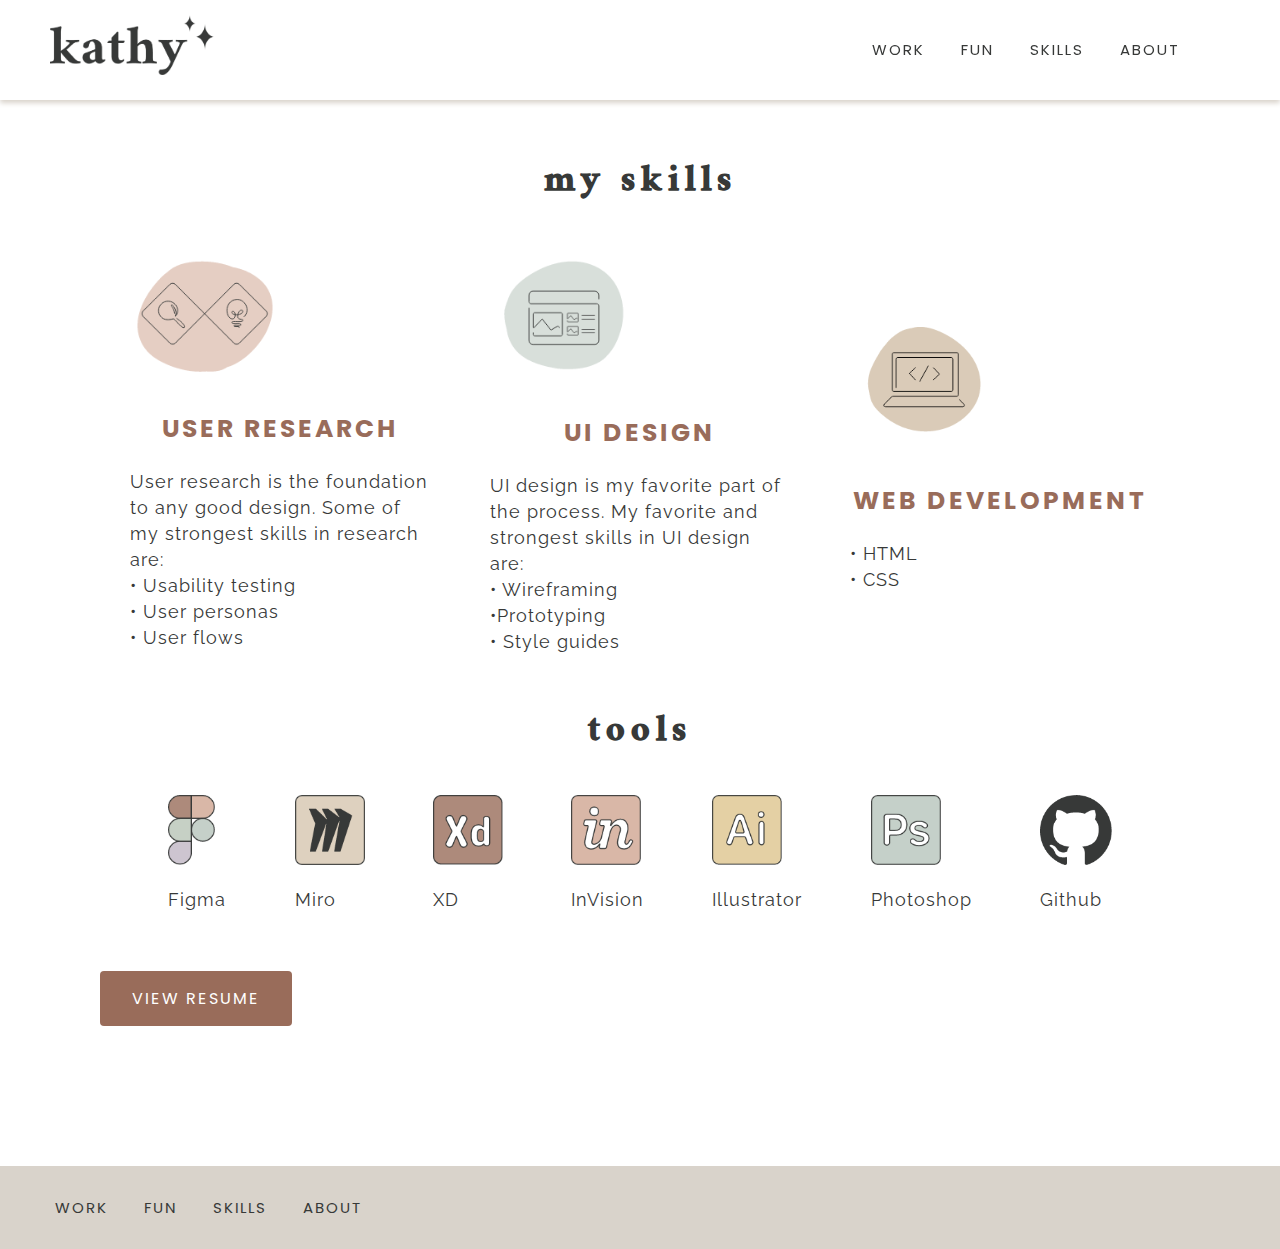
==== skills.html @ 3d872488 "skills" ====
<!DOCTYPE html>
<html>
    <head>
        <title>skills </title>
        <link
            href="https://fonts.googleapis.com/css2?family=Poppins:wght@600&family=Raleway:ital@0;1&family=Ramaraja&display=swap"
            rel="stylesheet">
        <link rel="stylesheet" type="text/css" href="css/style.css">
    
    </head>

    <body>
        <header>
            <nav>
                <img id="logo" src="images/logo.png">
                <ul id="nav">
                    <li class="menu">WORK</li>
                    <li class="menu">FUN</li>
                    <li class="menu">SKILLS</li>
                    <li class="menu"><a href="index.html"></a>ABOUT</li>
                </ul>
            </nav>
        </header>
        <!--My UX Skills section coded using CSS flex-->
        <section class="mySkills">
            <h1 class="skillsTitle">my skills</h1>
            <div class="skillsflexContainer">
                <div class="skill">
                    <img id="ux" src="images/ux.png">
                    <h2 class="skillSub">USER RESEARCH</h2>
                    <p>User research is the foundation to any good design. Some of my strongest skills in research are: <br>
                        • Usability testing <br>
                        • User personas <br>
                        • User flows
                    </p>
                </div>
                <div class="skill">
                    <img id="ui" src="images/ui.png">
                    <h2 class="skillSub">UI DESIGN</h2>
                    <p>UI design is my favorite part of the process. My favorite and strongest skills in UI design are: <br>
                        • Wireframing <br>
                        •Prototyping <br>
                        • Style guides
                    </p>
                </div>
                <div class="skill">
                    <img id="coding" src="images/coding.png">
                    <h2 class="skillSub">WEB DEVELOPMENT</h2>
                    <p> • HTML <br>
                        • CSS <br> 
                    </p>
                </div>
            </div>
            <h1 class="skillsTitle">tools</h1>
            <div class="toolsflexContainer">
                <div>
                    <img id="tools" src="images/figma.png">
                    <p>Figma</p>
                </div>
                <div>
                    <img id="tools" src="images/miro.png">
                    <p>Miro</p>
                </div>
                <div>
                    <img id="tools" src="images/xd.png">
                    <p>XD</p>
                </div>
                <div>
                    <img id="tools" src="images/invision.png">
                    <p>InVision</p>
                </div>
                <div>
                    <img id="tools" src="images/ai.png">
                    <p>Illustrator</p>
                </div>
                <div>
                    <img id="tools" src="images/photoshop.png">
                    <p>Photoshop</p>
                </div>
                <div>
                    <img id="tools" src="images/gjthub.png">
                    <p>Github</p>
                </div>
            </div>
            <button class="skillButton">VIEW RESUME</button>
        </section>
        <footer>

            <ul class="footerList">
                <li>WORK</li>
                <li>FUN</li>
                <li>SKILLS</li>
                <li>ABOUT</li>
            </ul>
        </footer>
    </body>
</html>
---- css/style.css ----
/* Header and Navigation */
header{
    height: 100px;
    width: 100%;
    background-color: rgba(255,255, 255 ,0.87);
    position: fixed;
    top: 0;
    box-shadow: 0px 3px 5px #D9D3CB;

}
#logo{
    height: 60px;
    margin: 15px 50px;
}
#nav{
    width: 400px;
    margin: 23px;
    float: right;
    font-family: 'Poppins', sans-serif;
    font-size: 15px;
    letter-spacing: 2px;
}
li{
    display: inline-block;
    right: 0;
    padding: 15px;
    color: #373938;
}
body{
    margin: 0px;}
/* Footer */

footer{
    background-color: #D9D3CB;
    padding: auto;
    color: #373938;
    font-family: 'Poppins', sans-serif;
    font-size: 15px;
    letter-spacing: 2px;

}
.footerList{
    display: inline-block;
    align-items: center;
}

#me{
    width: 560px;
    float: right;
    margin: 0px 100px;
}
/* About Me page */
.aboutMEcontent{
    width: 550px;
    margin: 150px 100px 0 ;
}
#aboutMe{
    font-family: 'Raleway', sans-serif;
    font-size: 18px;
    color: #373938;
    letter-spacing: 1px;
    line-height: 26px;
}
h2{
    color: #996C5A;
    font-family: 'Poppins', sans-serif;
    font-size: 25px;
    letter-spacing: 3px;
}
.button{
    background-color: #996C5A;
    color: white;
    font-family: 'Poppins', sans-serif;
    font-size: 16px;
    letter-spacing: 2px;
    padding: 15px 32px;
    border: none;
    margin: 40px 0px;
    border-radius: 4px;

}
.button:hover{
    background-color: #AD8A7B;
}
#puzzle{
    width: 100px;
    padding:20px 0 30px 0;
}
#paint{
    width: 80px;
    padding:5px 0 30px 3px;
}
#hand{
    width: 58px;
    padding:0 17px;
}
.factsGrid{
    margin: 0px 0px 50px 100px;
    display: grid;
    grid-template-columns: 10% 90%;
    grid-auto-rows: 1fr 1fr 1fr;
    grid-template-areas:
    "factsHeader factsHeader"
    "puzzleImg fact1"
    "paintImg fact2"
    "handImg fact3"; 
}
.factsHeader{
    grid-area: factsHeader;
}
.puzzleImg{
    grid-area: puzzleImg;
}
.fact1{
    grid-area: fact1;
}
.paintImg{
    grid-area: paintImg;
}
.fact2{
    grid-area: fact2;
}
.handImg{
    grid-area: handImg;
}.fact3{
    grid-area: fact3;
}
.facts{
    font-size: 18px;
    color: #373938;
    letter-spacing: 1px;
    line-height: 26px;
    font-family: 'Raleway', sans-serif;
    padding: 20px 0;
}

/* Skills page */
.mySkills{
    margin-top: 150px;
    margin-left: 100px;
    margin-right: 100px;
    margin-bottom: 100px;
}
.skillsflexContainer{
    display: flex;
    align-items: center ;    
}
.skill{
    width: 33%;
    padding: 0 30px;
}
h1{
    font-family: 'Ramaraja', serif;
    font-size: 40px;
    color: #373938;
    letter-spacing: 7px;
}
.skillSub{
    text-align: center;
}
.skillsTitle{
    text-align: center;
}
p{
    font-size: 18px;
    color: #373938;
    letter-spacing: 1px;
    line-height: 26px;
    font-family: 'Raleway', sans-serif;
}
#ux{
    width: 150px ;  
    
}
#ui{
    width: 150px;
}
#coding{
    width: 150px;
}
.toolsflexContainer{
    display: flex;
    justify-content: space-evenly;
}
#tools{
    height: 70px;
}
.skillButton{
    background-color: #996C5A;
    color: white;
    font-family: 'Poppins', sans-serif;
    font-size: 16px;
    letter-spacing: 2px;
    padding: 15px 32px;
    border: none;
    margin: 40px 0px;
    border-radius: 4px;
    
}
.skillButton:hover{
    background-color: #AD8A7B;
}
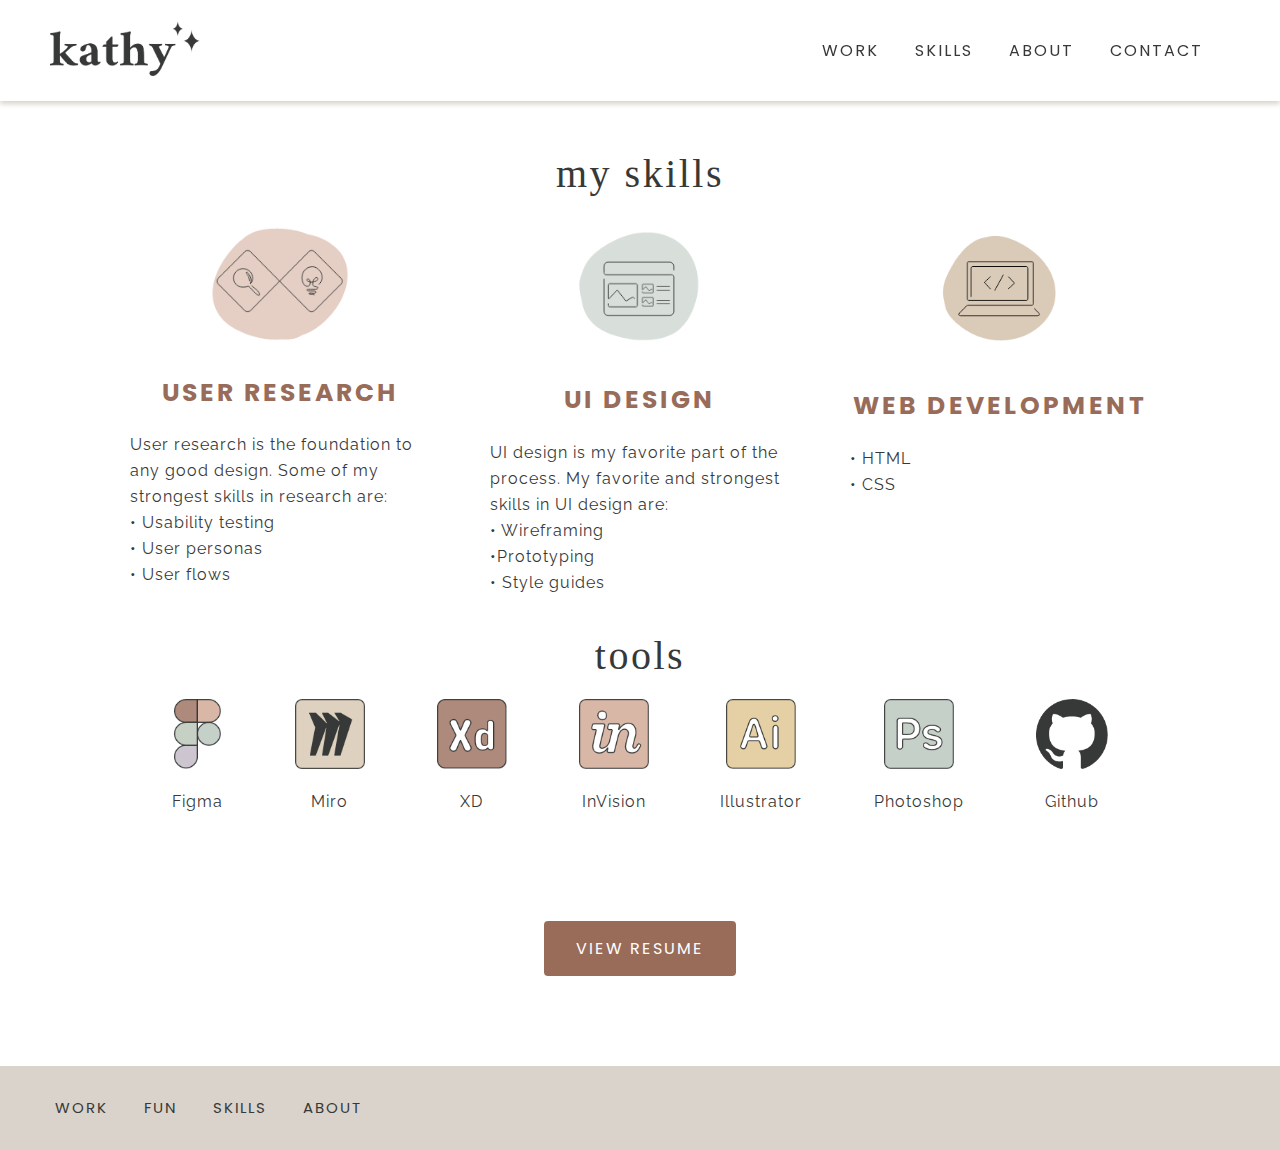
==== commit 11a5f052: "hw" ====
--- a/skills.html
+++ b/skills.html
@@ -2,9 +2,7 @@
 <html>
     <head>
         <title>skills </title>
-        <link
-            href="https://fonts.googleapis.com/css2?family=Poppins:wght@600&family=Raleway:ital@0;1&family=Ramaraja&display=swap"
-            rel="stylesheet">
+        <link href="https://fonts.googleapis.com/css2?family=Lora:ital,wght@1,562&family=Poppins:wght@600&family=Raleway:ital@0;1&display=swap" rel="stylesheet">
         <link rel="stylesheet" type="text/css" href="css/style.css">
     
     </head>
@@ -12,12 +10,14 @@
     <body>
         <header>
             <nav>
-                <img id="logo" src="images/logo.png">
+                <a href="index.html">
+                    <img id="logo" src="images/logo.png">
+                  </a>
                 <ul id="nav">
                     <li class="menu">WORK</li>
-                    <li class="menu">FUN</li>
-                    <li class="menu">SKILLS</li>
-                    <li class="menu"><a href="index.html"></a>ABOUT</li>
+                    <li class="menu"><a href="skills.html">SKILLS</a></li>
+                    <li class="menu"><a href="about.html">ABOUT</a></li>
+                    <li class="menu">CONTACT</li>
                 </ul>
             </nav>
         </header>
@@ -26,7 +26,7 @@
             <h1 class="skillsTitle">my skills</h1>
             <div class="skillsflexContainer">
                 <div class="skill">
-                    <img id="ux" src="images/ux.png">
+                    <img class="ux" src="images/ux.png">
                     <h2 class="skillSub">USER RESEARCH</h2>
                     <p>User research is the foundation to any good design. Some of my strongest skills in research are: <br>
                         • Usability testing <br>
@@ -35,7 +35,7 @@
                     </p>
                 </div>
                 <div class="skill">
-                    <img id="ui" src="images/ui.png">
+                    <img class="ui" src="images/ui.png">
                     <h2 class="skillSub">UI DESIGN</h2>
                     <p>UI design is my favorite part of the process. My favorite and strongest skills in UI design are: <br>
                         • Wireframing <br>
@@ -44,7 +44,7 @@
                     </p>
                 </div>
                 <div class="skill">
-                    <img id="coding" src="images/coding.png">
+                    <img class="coding" src="images/coding.png">
                     <h2 class="skillSub">WEB DEVELOPMENT</h2>
                     <p> • HTML <br>
                         • CSS <br> 
@@ -54,35 +54,38 @@
             <h1 class="skillsTitle">tools</h1>
             <div class="toolsflexContainer">
                 <div>
-                    <img id="tools" src="images/figma.png">
+                    <img class="tools" src="images/figma.png">
                     <p>Figma</p>
                 </div>
                 <div>
-                    <img id="tools" src="images/miro.png">
+                    <img class="tools" src="images/miro.png">
                     <p>Miro</p>
                 </div>
                 <div>
-                    <img id="tools" src="images/xd.png">
+                    <img class="tools" src="images/xd.png">
                     <p>XD</p>
                 </div>
                 <div>
-                    <img id="tools" src="images/invision.png">
+                    <img class="tools" src="images/invision.png">
                     <p>InVision</p>
                 </div>
                 <div>
-                    <img id="tools" src="images/ai.png">
+                    <img class="tools" src="images/ai.png">
                     <p>Illustrator</p>
                 </div>
                 <div>
-                    <img id="tools" src="images/photoshop.png">
+                    <img class="tools" src="images/photoshop.png">
                     <p>Photoshop</p>
                 </div>
                 <div>
-                    <img id="tools" src="images/gjthub.png">
+                    <img class="tools" src="images/gjthub.png">
                     <p>Github</p>
                 </div>
             </div>
-            <button class="skillButton">VIEW RESUME</button>
+            <div class="resumeButton">
+                <button>VIEW RESUME</button>
+            </div>
+            
         </section>
         <footer>
 
--- a/css/style.css
+++ b/css/style.css
@@ -1,23 +1,23 @@
 /* Header and Navigation */
-header{
-    height: 100px;
-    width: 100%;
-    background-color: rgba(255,255, 255 ,0.87);
-    position: fixed;
-    top: 0;
-    box-shadow: 0px 3px 5px #D9D3CB;
-
-}
+header {
+        background-color: rgba(255,255, 255 ,0.87);
+        top: 0;
+        box-shadow: 0px 3px 5px #D9D3CB;
+        position: fixed;
+        width: 100%;
+      }
+   
+
 #logo{
-    height: 60px;
-    margin: 15px 50px;
+    height: 55px;
+    margin: 21px 50px;
 }
 #nav{
-    width: 400px;
+    width: 450px;
     margin: 23px;
     float: right;
     font-family: 'Poppins', sans-serif;
-    font-size: 15px;
+    font-size: 16px;
     letter-spacing: 2px;
 }
 li{
@@ -26,6 +26,10 @@
     padding: 15px;
     color: #373938;
 }
+a{  text-decoration: none;
+    color: #373938;
+
+}
 body{
     margin: 0px;}
 /* Footer */
@@ -44,19 +48,20 @@
     align-items: center;
 }
 
+/* About Me page */
 #me{
-    width: 560px;
+    width: 520px;
     float: right;
-    margin: 0px 100px;
-}
-/* About Me page */
+    margin: 50px 100px;
+}
+
 .aboutMEcontent{
     width: 550px;
     margin: 150px 100px 0 ;
 }
 #aboutMe{
     font-family: 'Raleway', sans-serif;
-    font-size: 18px;
+    font-size: 16px;
     color: #373938;
     letter-spacing: 1px;
     line-height: 26px;
@@ -67,7 +72,7 @@
     font-size: 25px;
     letter-spacing: 3px;
 }
-.button{
+button{
     background-color: #996C5A;
     color: white;
     font-family: 'Poppins', sans-serif;
@@ -79,7 +84,7 @@
     border-radius: 4px;
 
 }
-.button:hover{
+button:hover{
     background-color: #AD8A7B;
 }
 #puzzle{
@@ -88,7 +93,7 @@
 }
 #paint{
     width: 80px;
-    padding:5px 0 30px 3px;
+    padding:5px 0 20px 3px;
 }
 #hand{
     width: 58px;
@@ -97,16 +102,17 @@
 .factsGrid{
     margin: 0px 0px 50px 100px;
     display: grid;
-    grid-template-columns: 10% 90%;
+    grid-template-columns: 10% 10% 80%;
     grid-auto-rows: 1fr 1fr 1fr;
     grid-template-areas:
-    "factsHeader factsHeader"
-    "puzzleImg fact1"
-    "paintImg fact2"
-    "handImg fact3"; 
+    "factsHeader factsHeader factsHeader"
+    "puzzleImg puzzleImg fact1"
+    "paintImg paintImg fact2"
+    "handImg handImg fact3"; 
 }
 .factsHeader{
     grid-area: factsHeader;
+    height: 50px;
 }
 .puzzleImg{
     grid-area: puzzleImg;
@@ -126,7 +132,7 @@
     grid-area: fact3;
 }
 .facts{
-    font-size: 18px;
+    font-size: 16px;
     color: #373938;
     letter-spacing: 1px;
     line-height: 26px;
@@ -134,26 +140,31 @@
     padding: 20px 0;
 }
 
-/* Skills page */
+/*--  My UX Skills section coded using CSS flex -- */
+
 .mySkills{
     margin-top: 150px;
     margin-left: 100px;
     margin-right: 100px;
-    margin-bottom: 100px;
-}
+    margin-bottom: 50px;
+}
+
 .skillsflexContainer{
     display: flex;
-    align-items: center ;    
+    flex-direction: row;
+    justify-content: space-between;
 }
 .skill{
-    width: 33%;
+    width: 30%;
     padding: 0 30px;
 }
 h1{
     font-family: 'Ramaraja', serif;
     font-size: 40px;
     color: #373938;
-    letter-spacing: 7px;
+    letter-spacing: 2.5px;
+    font-weight: lighter;
+    margin: 20px 0;
 }
 .skillSub{
     text-align: center;
@@ -162,41 +173,105 @@
     text-align: center;
 }
 p{
-    font-size: 18px;
+    font-size: 16px;
     color: #373938;
     letter-spacing: 1px;
     line-height: 26px;
     font-family: 'Raleway', sans-serif;
 }
-#ux{
-    width: 150px ;  
-    
-}
-#ui{
-    width: 150px;
-}
-#coding{
-    width: 150px;
+
+.ux{
+    display: block;
+    margin-left: auto;
+    margin-right: auto;
+    width: 50%;
+}
+.ui{
+  display: block;
+  margin-left: auto;
+  margin-right: auto;
+  width: 50%;
+}
+.coding{
+    display: block;
+    margin-left: auto;
+    margin-right: auto;
+    width: 50%;
 }
 .toolsflexContainer{
     display: flex;
     justify-content: space-evenly;
 }
-#tools{
+.toolsflexContainer div{
+    text-align: center;
+}
+.tools{
     height: 70px;
 }
-.skillButton{
-    background-color: #996C5A;
-    color: white;
-    font-family: 'Poppins', sans-serif;
-    font-size: 16px;
-    letter-spacing: 2px;
-    padding: 15px 32px;
-    border: none;
-    margin: 40px 0px;
-    border-radius: 4px;
+.resumeButton{
+    text-align: center;  
+    margin-top: 50px; 
+}
+
+/* Home page */
+.intro{
+    margin-top: 150px;
+    margin-left: 100px;
+    margin-right: 100px;
+    margin-bottom: 50px;
+    text-align: center;
+}
+.avatar{
+    width: 80px;
+}
+/* My Work Section Constructed using CSS Grid */
+.myWork{
+    margin-top: 50px;
+    margin-left: 100px;
+}
+.workGrid{
+    display: grid;
+    grid-template-columns: 50% 50% ;
+    grid-template-rows: 1fr 1fr;
+    grid-template-areas: 
+    "work1img  work2img "
+    "work1 work2";
+} 
+.work1img{
+    grid-area: work1img;
+}
+.work1{
+    grid-area: work1;
+}
+.work2img{
+    grid-area: work2img;
+
+}
+.work2{
+    grid-area: work2;
+}
+.habook{
+    height: 400px;
+    margin-left: 0;
+}
+.doe{
+    height: 400px;
+}
+.workGrid p{
+    text-align: left;
+}
+.workGrid h2{
+    text-align: left;
+}
+
+/* media query */
+@media only screen and (max-width:600){
+    .skillsflexContainer{
+        display: flex;
+        flex-direction: column;
+    }
+    .skill{
+        width: 100%;
+    }
     
 }
-.skillButton:hover{
-    background-color: #AD8A7B;
-}